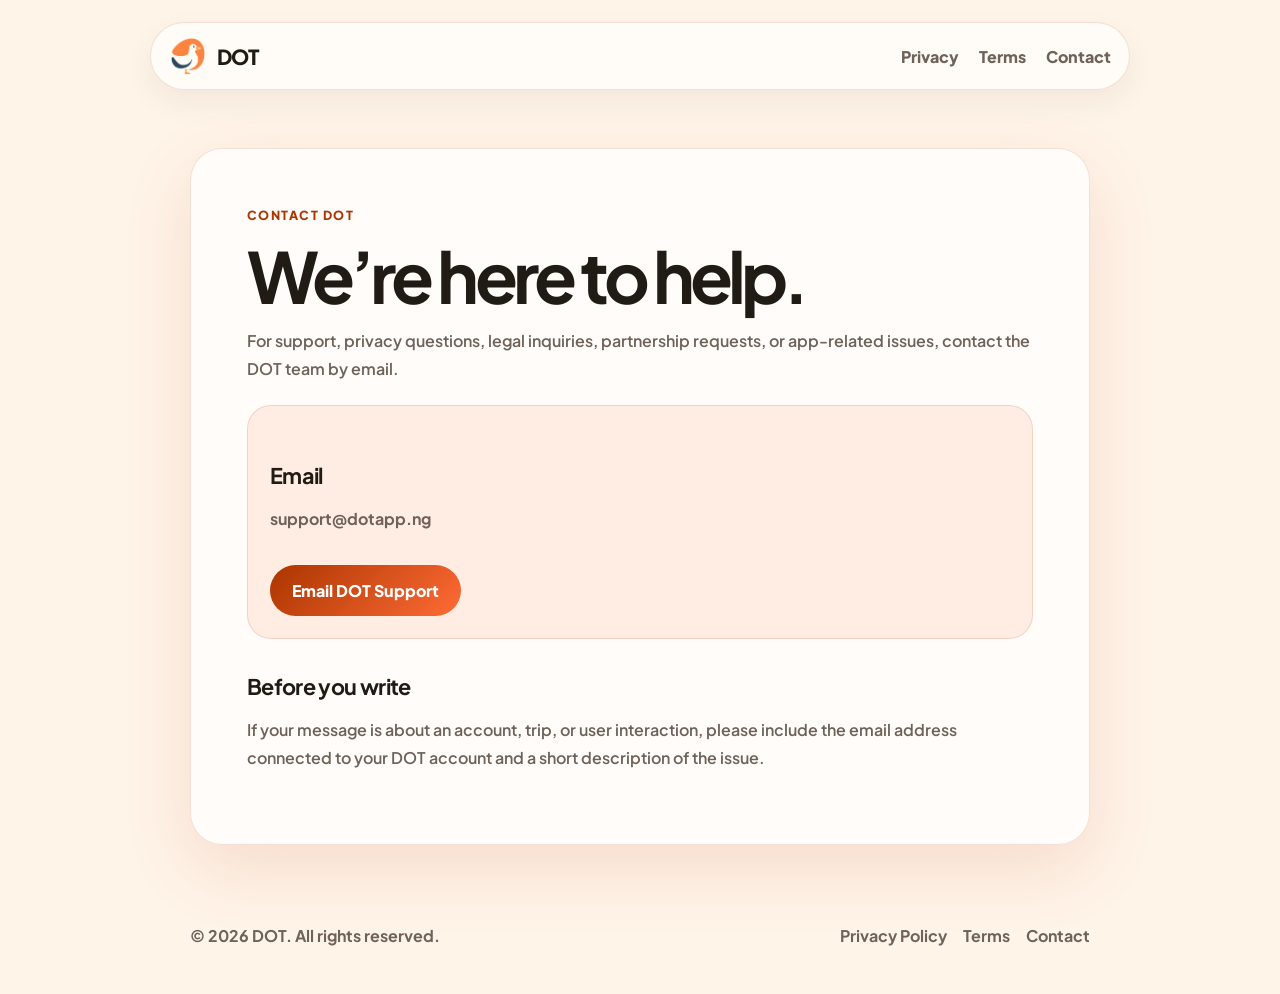
==== contact/index.html @ 34c54d75 "Add files via upload" ====
<!doctype html>
<html lang="en">
<head>
  <meta charset="utf-8" />
  <meta name="viewport" content="width=device-width, initial-scale=1" />
  <title>Contact DOT</title>
  <meta name="description" content="Contact page for DOT support and legal inquiries." />
  <link rel="preconnect" href="https://fonts.googleapis.com">
  <link rel="preconnect" href="https://fonts.gstatic.com" crossorigin>
  <link href="https://fonts.googleapis.com/css2?family=Plus+Jakarta+Sans:wght@400;500;600;700;800;900&display=swap" rel="stylesheet">
  <style>
:root{--orange:#FF6B35;--burnt:#AB3500;--cream:#FFF4E8;--text:#201B14;--muted:#6E6259;--line:rgba(171,53,0,.14);--shadow:0 24px 70px rgba(171,53,0,.12)}
*{box-sizing:border-box} body{margin:0;font-family:"Plus Jakarta Sans",system-ui,-apple-system,BlinkMacSystemFont,"Segoe UI",sans-serif;background:var(--cream);color:var(--text)} a{color:inherit;text-decoration:none}.nav{width:min(980px,calc(100% - 32px));margin:22px auto 0;display:flex;align-items:center;justify-content:space-between;padding:14px 18px;background:rgba(255,255,255,.68);border:1px solid var(--line);border-radius:999px;box-shadow:0 12px 30px rgba(32,27,20,.06)}.brand{display:flex;align-items:center;gap:10px;font-weight:800;font-size:1.3rem;letter-spacing:-.03em}.brand img{width:38px;height:38px;object-fit:contain}.nav-links{display:flex;gap:20px;color:var(--muted);font-weight:800}.wrap{width:min(900px,calc(100% - 32px));margin:58px auto 80px}.paper{background:rgba(255,255,255,.72);border:1px solid var(--line);border-radius:32px;padding:clamp(24px,5vw,56px);box-shadow:var(--shadow)}.eyebrow{color:var(--burnt);font-weight:900;text-transform:uppercase;letter-spacing:.12em;font-size:.78rem;margin:0 0 14px}h1{font-size:clamp(2.2rem,6vw,4.4rem);line-height:1;letter-spacing:-.07em;margin:0 0 12px}h2{font-size:1.35rem;letter-spacing:-.03em;margin:34px 0 10px}p,li{color:var(--muted);line-height:1.75;font-weight:600}ul{padding-left:22px}.date{color:var(--muted);font-weight:800;margin-bottom:28px}.cta{display:inline-flex;background:linear-gradient(135deg,var(--burnt),var(--orange));color:#fff;border-radius:999px;padding:15px 22px;font-weight:900;margin-top:16px}.contact-card{background:rgba(255,107,53,.1);border:1px solid var(--line);border-radius:24px;padding:22px;margin-top:22px}footer{width:min(900px,calc(100% - 32px));margin:0 auto 48px;color:var(--muted);font-weight:700;display:flex;justify-content:space-between;gap:16px;flex-wrap:wrap}.footer-links{display:flex;gap:16px;flex-wrap:wrap}@media(max-width:620px){.nav{border-radius:24px}.nav-links{display:none}.paper{border-radius:24px}footer{flex-direction:column;text-align:center;align-items:center}}
</style>
</head>
<body>
  <header class="nav">
    <a href="/" class="brand" aria-label="DOT home"><img src="../dot-logo.png" alt="DOT logo"><span>DOT</span></a>
    <nav class="nav-links"><a href="/privacy/">Privacy</a><a href="/terms/">Terms</a><a href="/contact/">Contact</a></nav>
  </header>
  <main class="wrap"><article class="paper"><p class="eyebrow">Contact DOT</p><h1>We’re here to help.</h1><p>For support, privacy questions, legal inquiries, partnership requests, or app-related issues, contact the DOT team by email.</p><div class="contact-card"><h2>Email</h2><p><strong>support@dotapp.ng</strong></p><a class="cta" href="mailto:support@dotapp.ng">Email DOT Support</a></div><h2>Before you write</h2><p>If your message is about an account, trip, or user interaction, please include the email address connected to your DOT account and a short description of the issue.</p></article></main>
  <footer>
    <span>© 2026 DOT. All rights reserved.</span>
    <div class="footer-links"><a href="/privacy/">Privacy Policy</a><a href="/terms/">Terms</a><a href="/contact/">Contact</a></div>
  </footer>
</body>
</html>
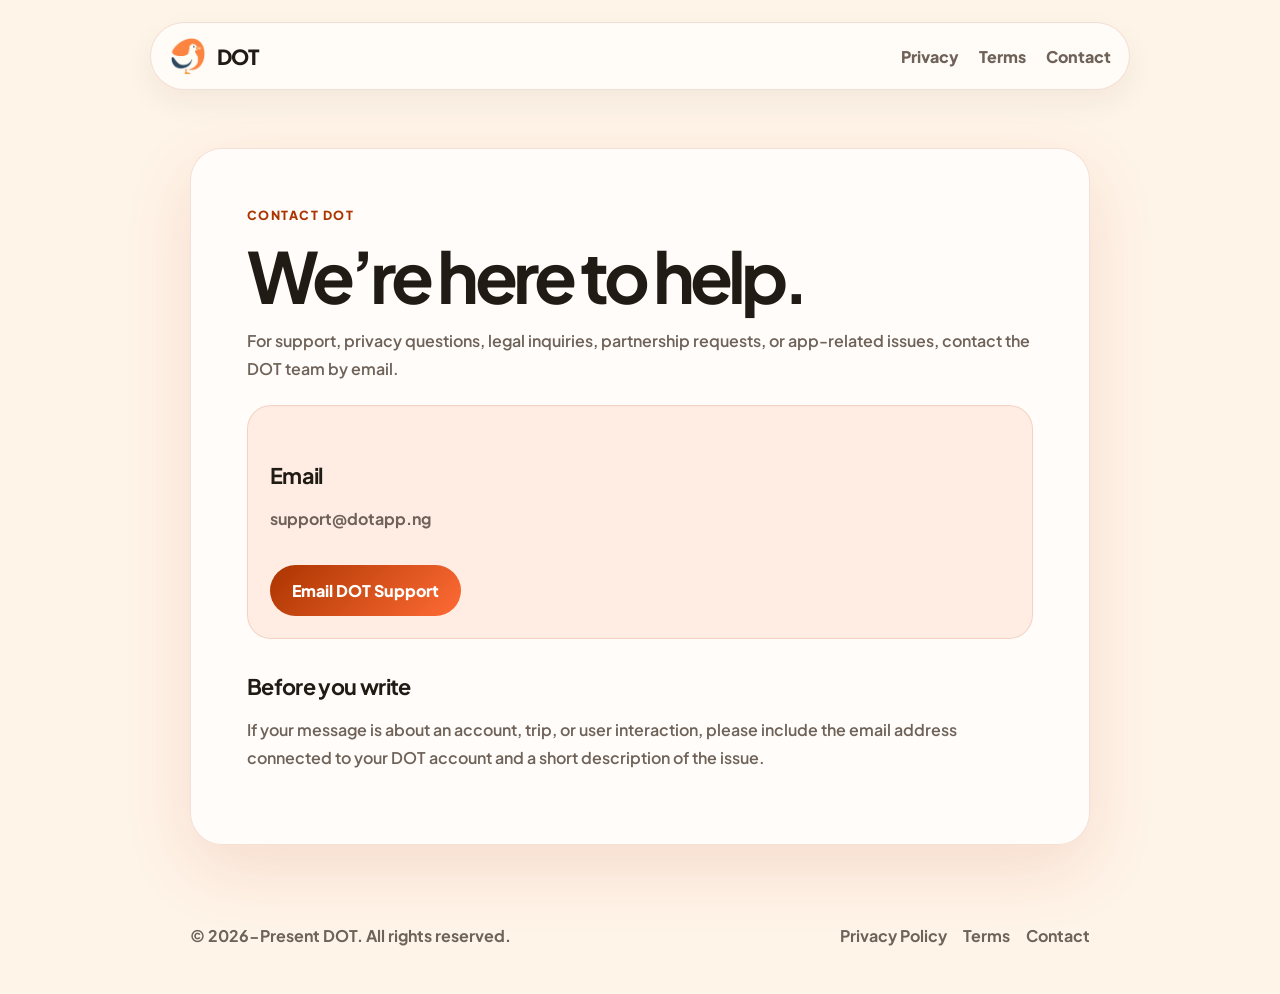
==== commit e1d0924b: "Update index.html" ====
--- a/contact/index.html
+++ b/contact/index.html
@@ -20,7 +20,7 @@
   </header>
   <main class="wrap"><article class="paper"><p class="eyebrow">Contact DOT</p><h1>We’re here to help.</h1><p>For support, privacy questions, legal inquiries, partnership requests, or app-related issues, contact the DOT team by email.</p><div class="contact-card"><h2>Email</h2><p><strong>support@dotapp.ng</strong></p><a class="cta" href="mailto:support@dotapp.ng">Email DOT Support</a></div><h2>Before you write</h2><p>If your message is about an account, trip, or user interaction, please include the email address connected to your DOT account and a short description of the issue.</p></article></main>
   <footer>
-    <span>© 2026 DOT. All rights reserved.</span>
+    <span>© 2026-Present DOT. All rights reserved.</span>
     <div class="footer-links"><a href="/privacy/">Privacy Policy</a><a href="/terms/">Terms</a><a href="/contact/">Contact</a></div>
   </footer>
 </body>
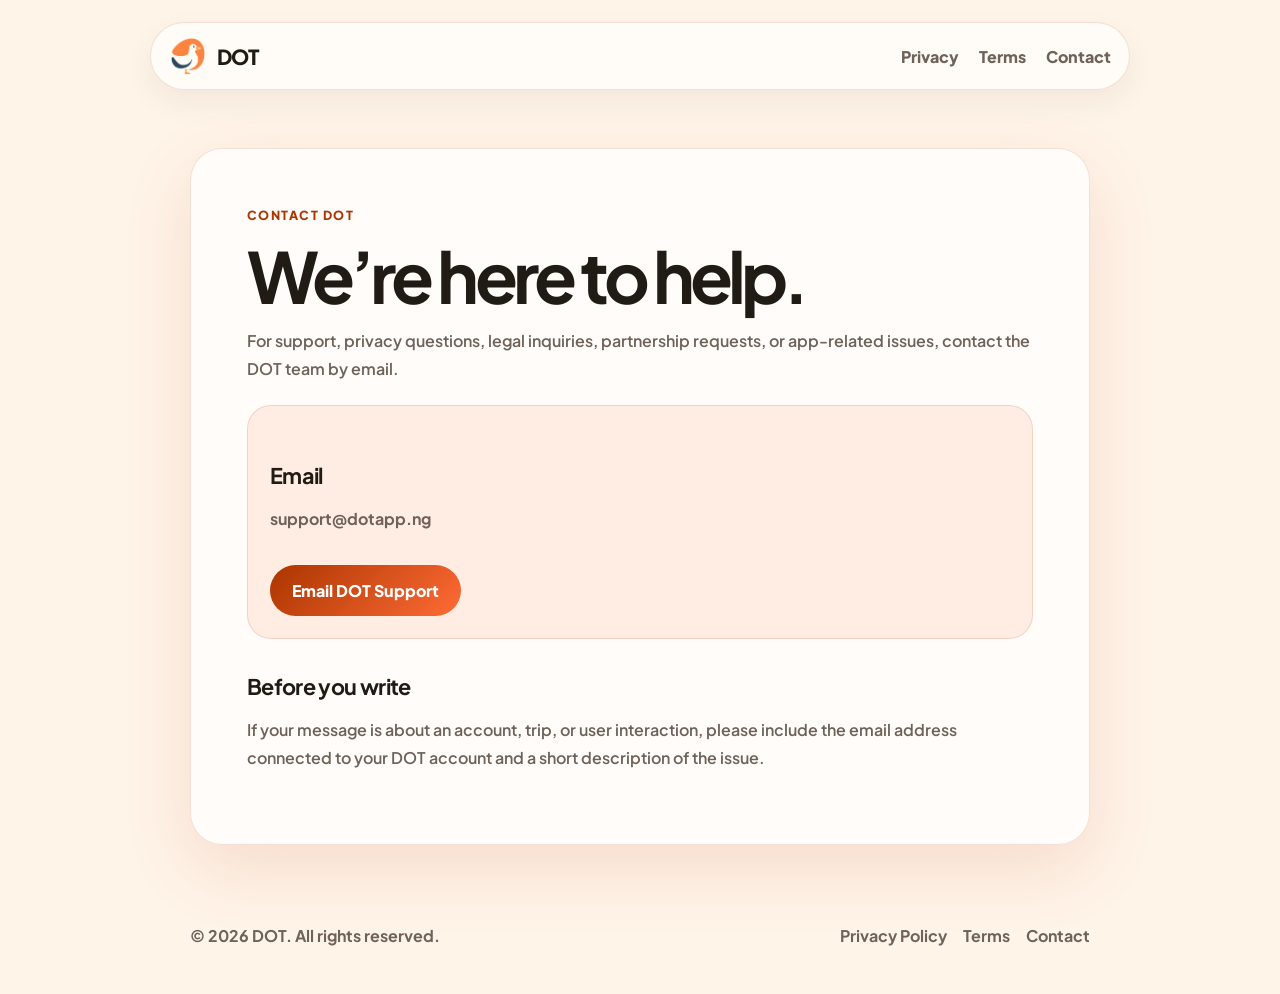
==== commit 66187d0e: "Update index.html" ====
--- a/contact/index.html
+++ b/contact/index.html
@@ -20,7 +20,7 @@
   </header>
   <main class="wrap"><article class="paper"><p class="eyebrow">Contact DOT</p><h1>We’re here to help.</h1><p>For support, privacy questions, legal inquiries, partnership requests, or app-related issues, contact the DOT team by email.</p><div class="contact-card"><h2>Email</h2><p><strong>support@dotapp.ng</strong></p><a class="cta" href="mailto:support@dotapp.ng">Email DOT Support</a></div><h2>Before you write</h2><p>If your message is about an account, trip, or user interaction, please include the email address connected to your DOT account and a short description of the issue.</p></article></main>
   <footer>
-    <span>© 2026-Present DOT. All rights reserved.</span>
+    <span>© 2026 DOT. All rights reserved.</span>
     <div class="footer-links"><a href="/privacy/">Privacy Policy</a><a href="/terms/">Terms</a><a href="/contact/">Contact</a></div>
   </footer>
 </body>
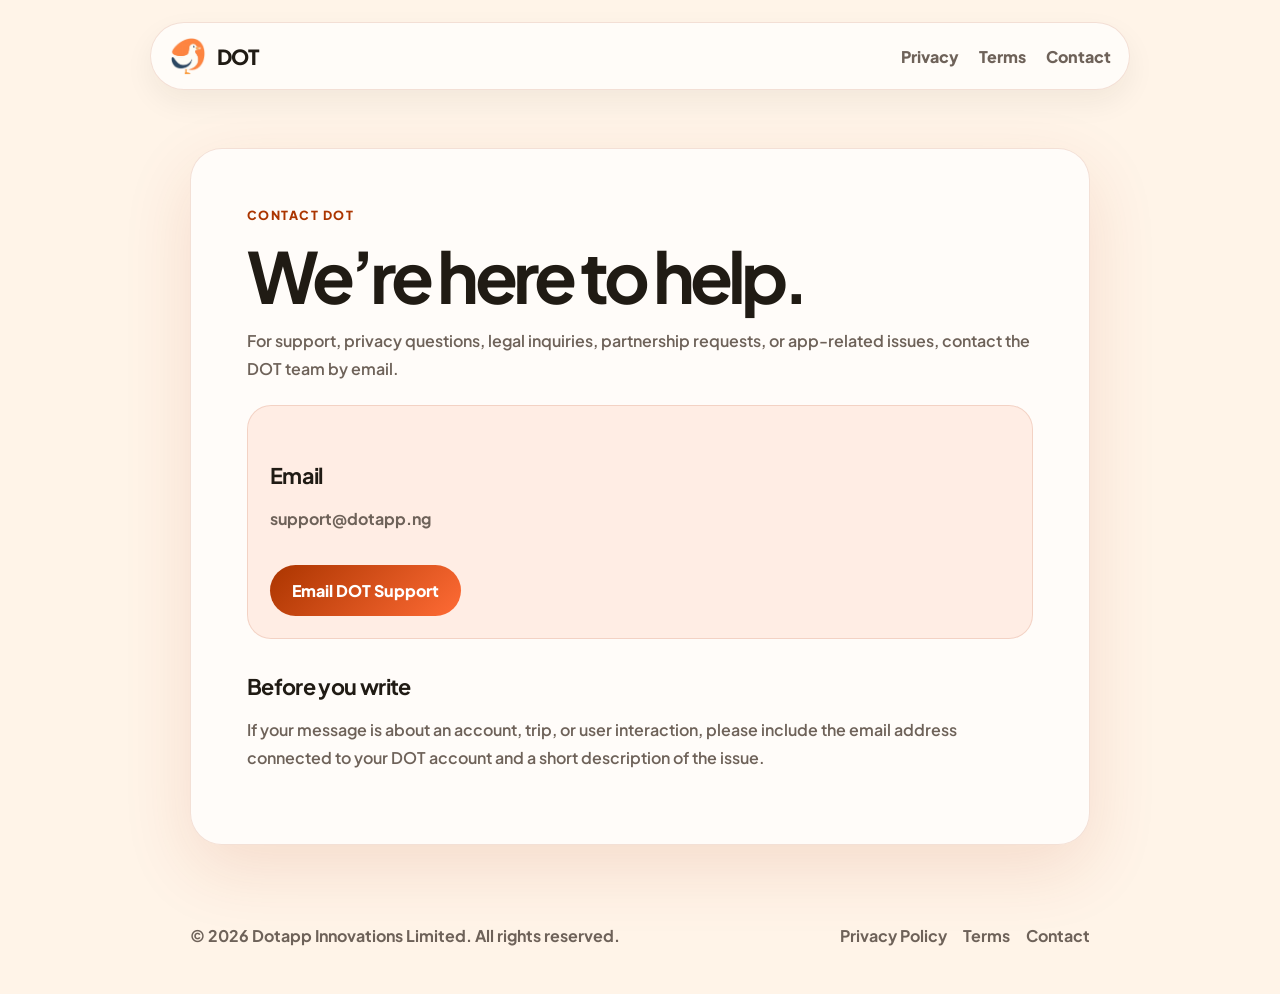
==== commit 88293262: "Update index.html" ====
--- a/contact/index.html
+++ b/contact/index.html
@@ -20,7 +20,7 @@
   </header>
   <main class="wrap"><article class="paper"><p class="eyebrow">Contact DOT</p><h1>We’re here to help.</h1><p>For support, privacy questions, legal inquiries, partnership requests, or app-related issues, contact the DOT team by email.</p><div class="contact-card"><h2>Email</h2><p><strong>support@dotapp.ng</strong></p><a class="cta" href="mailto:support@dotapp.ng">Email DOT Support</a></div><h2>Before you write</h2><p>If your message is about an account, trip, or user interaction, please include the email address connected to your DOT account and a short description of the issue.</p></article></main>
   <footer>
-    <span>© 2026 DOT. All rights reserved.</span>
+    <span>© 2026 Dotapp Innovations Limited. All rights reserved.</span>
     <div class="footer-links"><a href="/privacy/">Privacy Policy</a><a href="/terms/">Terms</a><a href="/contact/">Contact</a></div>
   </footer>
 </body>
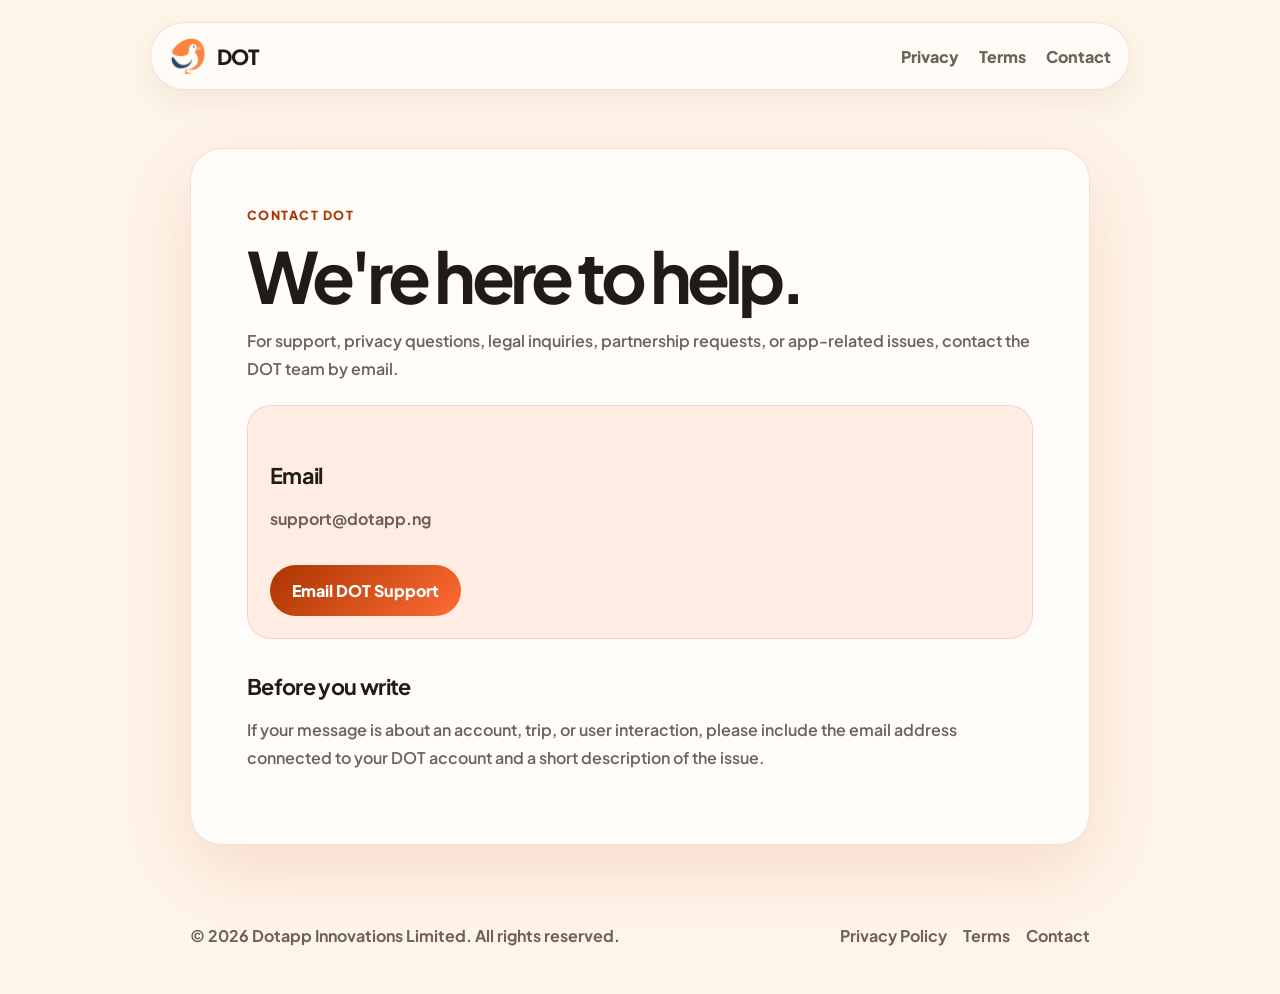
==== commit 245017a2: "Add files via upload" ====
--- a/contact/index.html
+++ b/contact/index.html
@@ -3,25 +3,81 @@
 <head>
   <meta charset="utf-8" />
   <meta name="viewport" content="width=device-width, initial-scale=1" />
-  <title>Contact DOT</title>
-  <meta name="description" content="Contact page for DOT support and legal inquiries." />
+  <title>Contact DOT — Support, Privacy & Partnership Inquiries</title>
+  <meta name="description" content="Get in touch with the DOT team for app support, privacy questions, legal inquiries, or partnership requests." />
+  <link rel="canonical" href="https://www.dotapp.ng/contact/" />
+
+  <meta property="og:title" content="Contact DOT" />
+  <meta property="og:description" content="Get in touch with the DOT team for app support, privacy questions, legal inquiries, or partnership requests." />
+  <meta property="og:type" content="website" />
+  <meta property="og:url" content="https://www.dotapp.ng/contact/" />
+  <meta property="og:image" content="https://www.dotapp.ng/dot-logo.png" />
+  <meta property="og:site_name" content="DOT" />
+
+  <meta name="twitter:card" content="summary" />
+  <meta name="twitter:title" content="Contact DOT" />
+  <meta name="twitter:description" content="Get in touch with the DOT team for app support, privacy questions, legal inquiries, or partnership requests." />
+
+  <link rel="icon" href="/dot-logo.png" type="image/png" />
+
   <link rel="preconnect" href="https://fonts.googleapis.com">
   <link rel="preconnect" href="https://fonts.gstatic.com" crossorigin>
   <link href="https://fonts.googleapis.com/css2?family=Plus+Jakarta+Sans:wght@400;500;600;700;800;900&display=swap" rel="stylesheet">
   <style>
 :root{--orange:#FF6B35;--burnt:#AB3500;--cream:#FFF4E8;--text:#201B14;--muted:#6E6259;--line:rgba(171,53,0,.14);--shadow:0 24px 70px rgba(171,53,0,.12)}
-*{box-sizing:border-box} body{margin:0;font-family:"Plus Jakarta Sans",system-ui,-apple-system,BlinkMacSystemFont,"Segoe UI",sans-serif;background:var(--cream);color:var(--text)} a{color:inherit;text-decoration:none}.nav{width:min(980px,calc(100% - 32px));margin:22px auto 0;display:flex;align-items:center;justify-content:space-between;padding:14px 18px;background:rgba(255,255,255,.68);border:1px solid var(--line);border-radius:999px;box-shadow:0 12px 30px rgba(32,27,20,.06)}.brand{display:flex;align-items:center;gap:10px;font-weight:800;font-size:1.3rem;letter-spacing:-.03em}.brand img{width:38px;height:38px;object-fit:contain}.nav-links{display:flex;gap:20px;color:var(--muted);font-weight:800}.wrap{width:min(900px,calc(100% - 32px));margin:58px auto 80px}.paper{background:rgba(255,255,255,.72);border:1px solid var(--line);border-radius:32px;padding:clamp(24px,5vw,56px);box-shadow:var(--shadow)}.eyebrow{color:var(--burnt);font-weight:900;text-transform:uppercase;letter-spacing:.12em;font-size:.78rem;margin:0 0 14px}h1{font-size:clamp(2.2rem,6vw,4.4rem);line-height:1;letter-spacing:-.07em;margin:0 0 12px}h2{font-size:1.35rem;letter-spacing:-.03em;margin:34px 0 10px}p,li{color:var(--muted);line-height:1.75;font-weight:600}ul{padding-left:22px}.date{color:var(--muted);font-weight:800;margin-bottom:28px}.cta{display:inline-flex;background:linear-gradient(135deg,var(--burnt),var(--orange));color:#fff;border-radius:999px;padding:15px 22px;font-weight:900;margin-top:16px}.contact-card{background:rgba(255,107,53,.1);border:1px solid var(--line);border-radius:24px;padding:22px;margin-top:22px}footer{width:min(900px,calc(100% - 32px));margin:0 auto 48px;color:var(--muted);font-weight:700;display:flex;justify-content:space-between;gap:16px;flex-wrap:wrap}.footer-links{display:flex;gap:16px;flex-wrap:wrap}@media(max-width:620px){.nav{border-radius:24px}.nav-links{display:none}.paper{border-radius:24px}footer{flex-direction:column;text-align:center;align-items:center}}
+*{box-sizing:border-box} body{margin:0;font-family:"Plus Jakarta Sans",system-ui,-apple-system,BlinkMacSystemFont,"Segoe UI",sans-serif;background:var(--cream);color:var(--text)} a{color:inherit;text-decoration:none}.nav{width:min(980px,calc(100% - 32px));margin:22px auto 0;display:flex;align-items:center;justify-content:space-between;padding:14px 18px;background:rgba(255,255,255,.68);border:1px solid var(--line);border-radius:999px;box-shadow:0 12px 30px rgba(32,27,20,.06)}.brand{display:flex;align-items:center;gap:10px;font-weight:800;font-size:1.3rem;letter-spacing:-.03em}.brand img{width:38px;height:38px;object-fit:contain}.nav-links{display:flex;gap:20px;color:var(--muted);font-weight:800}.wrap{width:min(900px,calc(100% - 32px));margin:58px auto 80px}.paper{background:rgba(255,255,255,.72);border:1px solid var(--line);border-radius:32px;padding:clamp(24px,5vw,56px);box-shadow:var(--shadow)}.eyebrow{color:var(--burnt);font-weight:900;text-transform:uppercase;letter-spacing:.12em;font-size:.78rem;margin:0 0 14px}h1{font-size:clamp(2.2rem,6vw,4.4rem);line-height:1;letter-spacing:-.07em;margin:0 0 12px}h2{font-size:1.35rem;letter-spacing:-.03em;margin:34px 0 10px}p,li{color:var(--muted);line-height:1.75;font-weight:600}ul{padding-left:22px}.date{color:var(--muted);font-weight:800;margin-bottom:28px}.cta{display:inline-flex;background:linear-gradient(135deg,var(--burnt),var(--orange));color:#fff;border-radius:999px;padding:15px 22px;font-weight:900;margin-top:16px;transition:transform .15s ease,box-shadow .15s ease}.cta:active{transform:scale(.94)}.contact-card{background:rgba(255,107,53,.1);border:1px solid var(--line);border-radius:24px;padding:22px;margin-top:22px}footer{width:min(900px,calc(100% - 32px));margin:0 auto 48px;color:var(--muted);font-weight:700;display:flex;justify-content:space-between;gap:16px;flex-wrap:wrap}.footer-links{display:flex;gap:16px;flex-wrap:wrap}@media(max-width:620px){.nav{border-radius:24px}.nav-links{display:none}.paper{border-radius:24px}footer{flex-direction:column;text-align:center;align-items:center}}
+
+/* Preloader */
+.preloader{position:fixed;inset:0;background:var(--cream);display:flex;align-items:center;justify-content:center;z-index:99999;transition:opacity .6s ease,visibility .6s ease}
+.preloader-content{display:flex;flex-direction:column;align-items:center;gap:20px}
+.preloader-logo{width:64px;height:64px;object-fit:contain;animation:preloaderPulse 1.6s ease-in-out infinite}
+.loader-bar{width:150px;height:4px;border-radius:999px;background:rgba(171,53,0,.14);overflow:hidden;position:relative}
+.loader-bar::before{content:"";position:absolute;top:0;left:-40%;width:40%;height:100%;border-radius:999px;background:linear-gradient(135deg,var(--burnt),var(--orange));animation:loaderSlide 1.2s ease-in-out infinite}
+.preloader.loaded{opacity:0;visibility:hidden;pointer-events:none}
+@keyframes loaderSlide{0%{left:-40%}50%{left:60%}100%{left:100%}}
+@keyframes preloaderPulse{0%,100%{transform:scale(1)}50%{transform:scale(1.08)}}
+
+/* Scroll reveal */
+.reveal{opacity:0;transform:translateY(50px);transition:opacity .8s ease,transform .8s ease}
+.reveal.show{opacity:1;transform:translateY(0)}
+
+/* Entrance */
+@keyframes fadeUp{from{opacity:0;transform:translateY(40px)}to{opacity:1;transform:translateY(0)}}
+body.is-loaded .paper{animation:fadeUp .9s ease both}
 </style>
 </head>
 <body>
+
+  <div class="preloader" id="preloader">
+    <div class="preloader-content">
+      <img src="../dot-logo.png" alt="DOT logo" class="preloader-logo">
+      <div class="loader-bar"></div>
+    </div>
+  </div>
+
   <header class="nav">
     <a href="/" class="brand" aria-label="DOT home"><img src="../dot-logo.png" alt="DOT logo"><span>DOT</span></a>
     <nav class="nav-links"><a href="/privacy/">Privacy</a><a href="/terms/">Terms</a><a href="/contact/">Contact</a></nav>
   </header>
-  <main class="wrap"><article class="paper"><p class="eyebrow">Contact DOT</p><h1>We’re here to help.</h1><p>For support, privacy questions, legal inquiries, partnership requests, or app-related issues, contact the DOT team by email.</p><div class="contact-card"><h2>Email</h2><p><strong>support@dotapp.ng</strong></p><a class="cta" href="mailto:support@dotapp.ng">Email DOT Support</a></div><h2>Before you write</h2><p>If your message is about an account, trip, or user interaction, please include the email address connected to your DOT account and a short description of the issue.</p></article></main>
+  <main class="wrap">
+    <article class="paper">
+      <p class="eyebrow">Contact DOT</p>
+      <h1>We're here to help.</h1>
+      <p>For support, privacy questions, legal inquiries, partnership requests, or app-related issues, contact the DOT team by email.</p>
+      <div class="contact-card">
+        <h2>Email</h2>
+        <p><strong>support@dotapp.ng</strong></p>
+        <a class="cta" href="mailto:support@dotapp.ng">Email DOT Support</a>
+      </div>
+      <h2>Before you write</h2>
+      <p>If your message is about an account, trip, or user interaction, please include the email address connected to your DOT account and a short description of the issue.</p>
+    </article>
+  </main>
   <footer>
     <span>© 2026 Dotapp Innovations Limited. All rights reserved.</span>
     <div class="footer-links"><a href="/privacy/">Privacy Policy</a><a href="/terms/">Terms</a><a href="/contact/">Contact</a></div>
   </footer>
+
+  <script src="../main.js"></script>
 </body>
 </html>
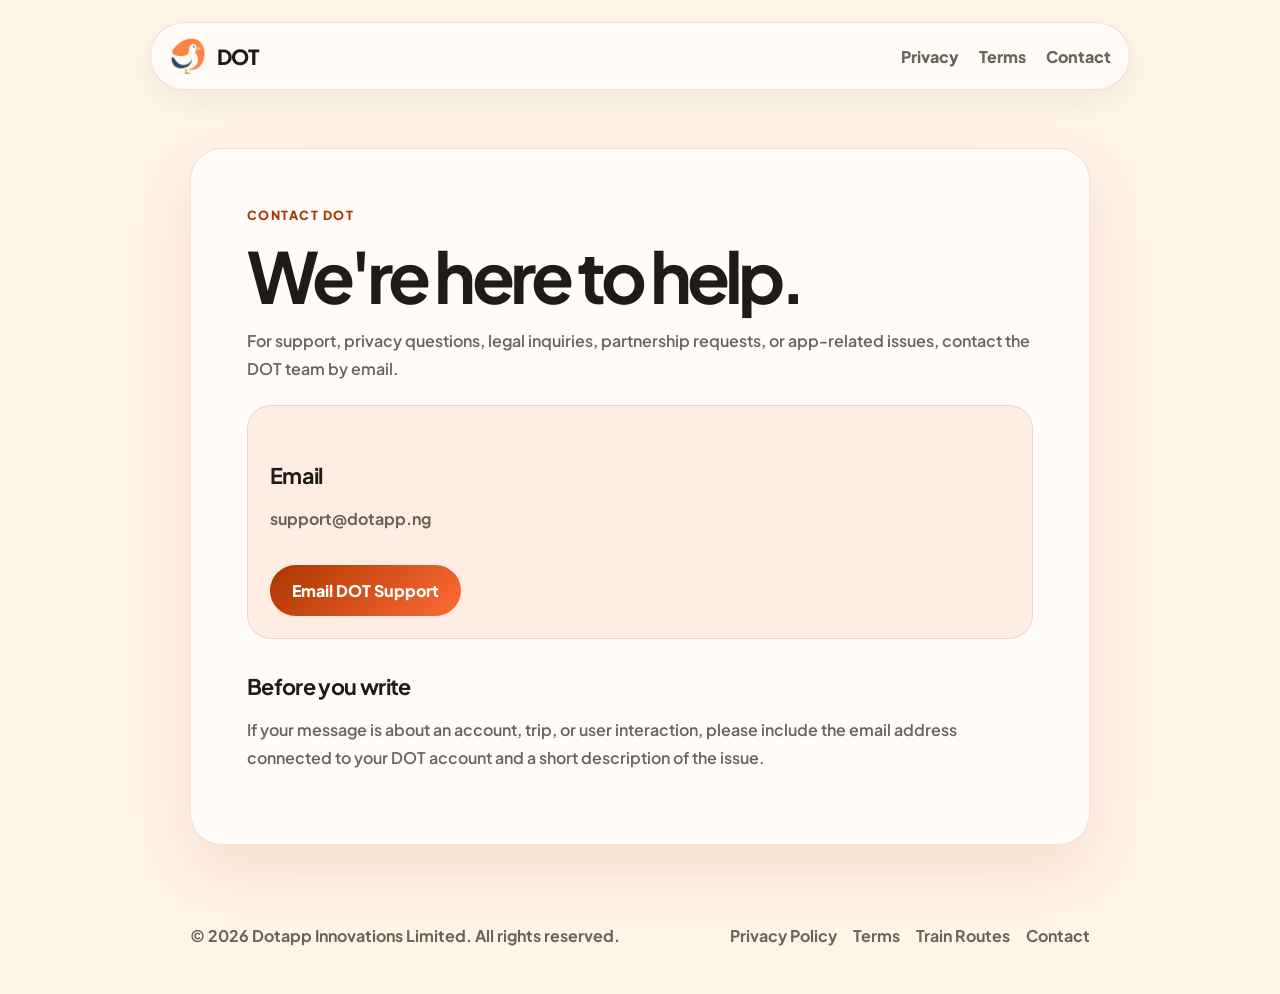
==== commit 32756777: "Add files via upload" ====
--- a/contact/index.html
+++ b/contact/index.html
@@ -75,7 +75,7 @@
   </main>
   <footer>
     <span>© 2026 Dotapp Innovations Limited. All rights reserved.</span>
-    <div class="footer-links"><a href="/privacy/">Privacy Policy</a><a href="/terms/">Terms</a><a href="/contact/">Contact</a></div>
+    <div class="footer-links"><a href="/privacy/">Privacy Policy</a><a href="/terms/">Terms</a><a href="/train-routes/">Train Routes</a><a href="/contact/">Contact</a></div>
   </footer>
 
   <script src="../main.js"></script>
